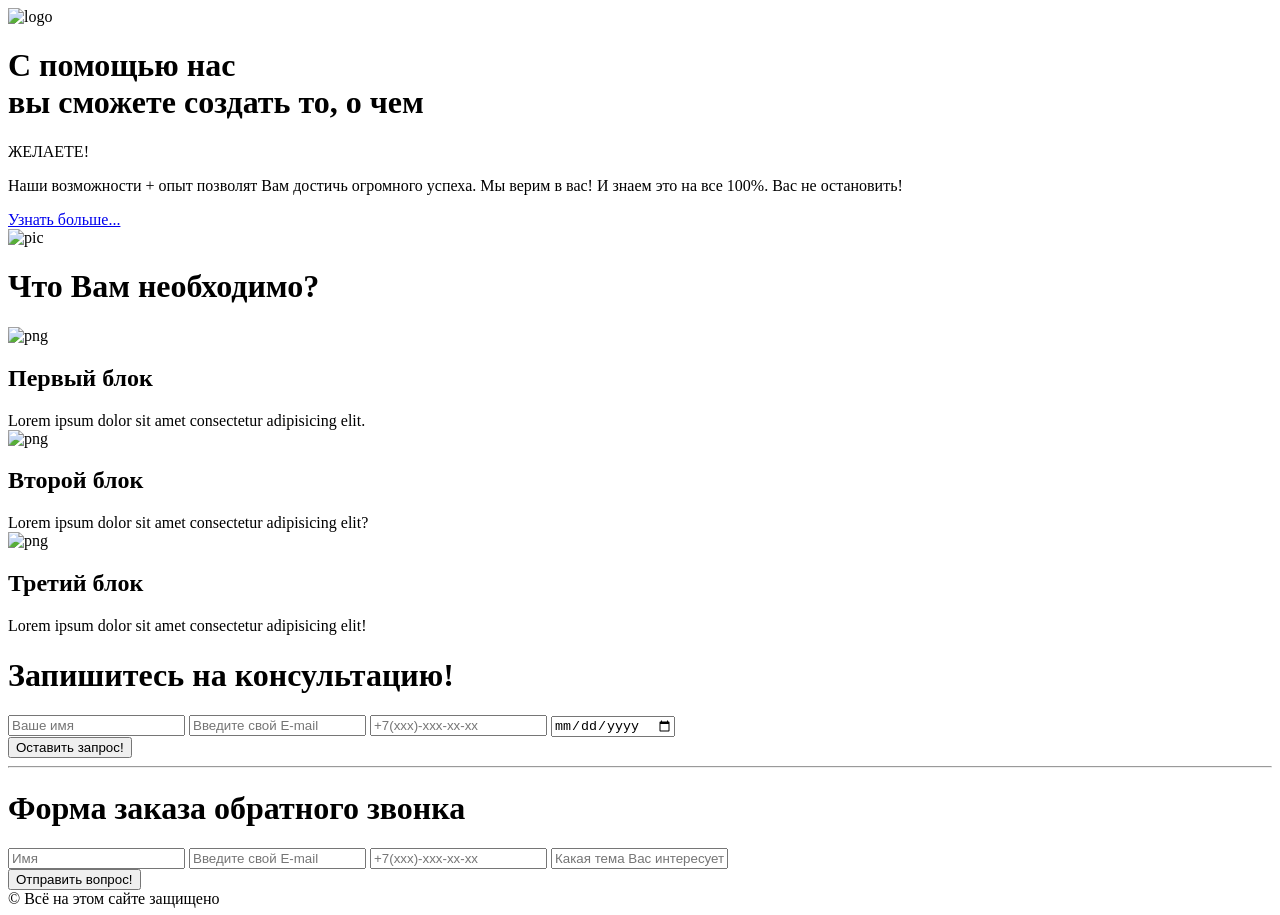
==== index.html @ 6b0ee8bb "Create index.html" ====
<!DOCTYPE html>
<html lang="en">
<head>
    <meta charset="UTF-8">
    <meta name="viewport" content="width=device-width, initial-scale=1.0">
    <title>Cool Company</title>
    <link rel="stylesheet" href="css/main.css"/>
    <link href="https://fonts.googleapis.com/css2?family=Ubuntu:wght@300;400;700&display=swap" rel="stylesheet">
    <link href="https://fonts.googleapis.com/css2?family=Open+Sans&display=swap" rel="stylesheet">
    <link rel="stylesheet" href="https://cdnjs.cloudflare.com/ajax/libs/animate.css/4.1.1/animate.min.css">
</head>
<body>
    <header class="header">
        <div class="container">
            <img src="img/logo.png" alt="logo" class="logo">
            <div class="wrapper-inner">
                <div class="offer">
                    <h1 class="offer__title">
                        С помощью нас <br> вы сможете создать то, о чем
                    </h1>
                    <span class="offer__span">
                        ЖЕЛАЕТЕ!
                    </span>
                    <p class="offer__text">
                        Наши возможности + опыт позволят Вам достичь огромного успеха. Мы верим в вас! И знаем это на все 100%. Вас не остановить!
                    </p>
                    <a href="#" class="btn">Узнать больше...</a>
                </div>
                <img src="img/header-img.png" alt="pic" class="img1">
            </div>
        </div>
    </header>
    <div class="needs">
        <div class="container">
            <h1 class="needs__title animate__animated animate__fadeInDown">
                Что Вам необходимо?
            </h1>
            <div class="wrapper-inner">
                <div class="block animate__animated animate__bounceIn">
                    <img src="img/f3.png" alt="png">
                    <h2 class="h2">
                        Первый блок
                    </h2>
                    Lorem ipsum dolor sit amet consectetur adipisicing elit. 
                </div>
                <div class="block animate__animated animate__bounceIn">
                    <img src="img/f4.png" alt="png">
                    <h2 class="h2">
                        Второй блок
                    </h2>
                    Lorem ipsum dolor sit amet consectetur adipisicing elit?
                </div>
                <div class="block animate__animated animate__bounceIn">
                    <img src="img/f5.png" alt="png">
                    <h2 class="h2">
                        Третий блок
                    </h2>
                    Lorem ipsum dolor sit amet consectetur adipisicing elit!
                </div>
            </div>
        </div>
    </div>
    <div class="form">
        <div class="container">
            <h1 class="form__title">Запишитесь на консультацию!</h1>
            <form action="#" method="get" id="form__consultation">
                <div class="forms">
                    <input type="text" id="firstname" class="text" placeholder="Ваше имя" onblur="checkFirstname()" required>
                    <span id="firstname_Check"></span>
                    <input type="email" id="e-mail" class="text" placeholder="Введите свой E-mail" onblur="checkEmail()" required>
                    <span id="email_Check"></span>
                    <input type="tel" id="phone" class="text" placeholder="+7(xxx)-xxx-xx-xx" onblur="checkPhone()" required>
                    <span id="phone_Check"></span>
                    <input type="date" id="date" class="text" onblur="checkDate()" required>
                    <span id="date_Check"></span>
                </div>
                <button type="submit" class="submit-btn">Оставить запрос!</button>
            </form>
            <div id="summary"></div>
        </div>
    </div>    
    <hr>
    <div class="form">
        <div class="container">
            <h1 class="form__title">
                Форма заказа обратного звонка
            </h1>
            <form action="#" method="get">
                <div class="forms">
                    <input type="text" name="" id="" class="text" placeholder="Имя" required minlength="3" maxlength="20">
                    <input type="email" name="" id="" class="text" placeholder="Введите свой E-mail" required minlength="5" maxlength="30">
                    <input type="tel" name="" id="" class="text" placeholder="+7(xxx)-xxx-xx-xx" required pattern="+7(xxx)-xxx-xx-xx">
                    <input type="text" name="" id="" class="text" placeholder="Какая тема Вас интересует?" required minlength="5" maxlength="40">
                </div>
                <button type="submit" class="submit-btn">Отправить вопрос!</button>
            </form>
        </div>
    </div>
    <div class="footer">
        <div class="container">
            <span class="copyright">
                &copy; Всё на этом сайте защищено
            </span>
        </div>
    </div>
    <script src="/js/script.js"></script>

</body>
</html>
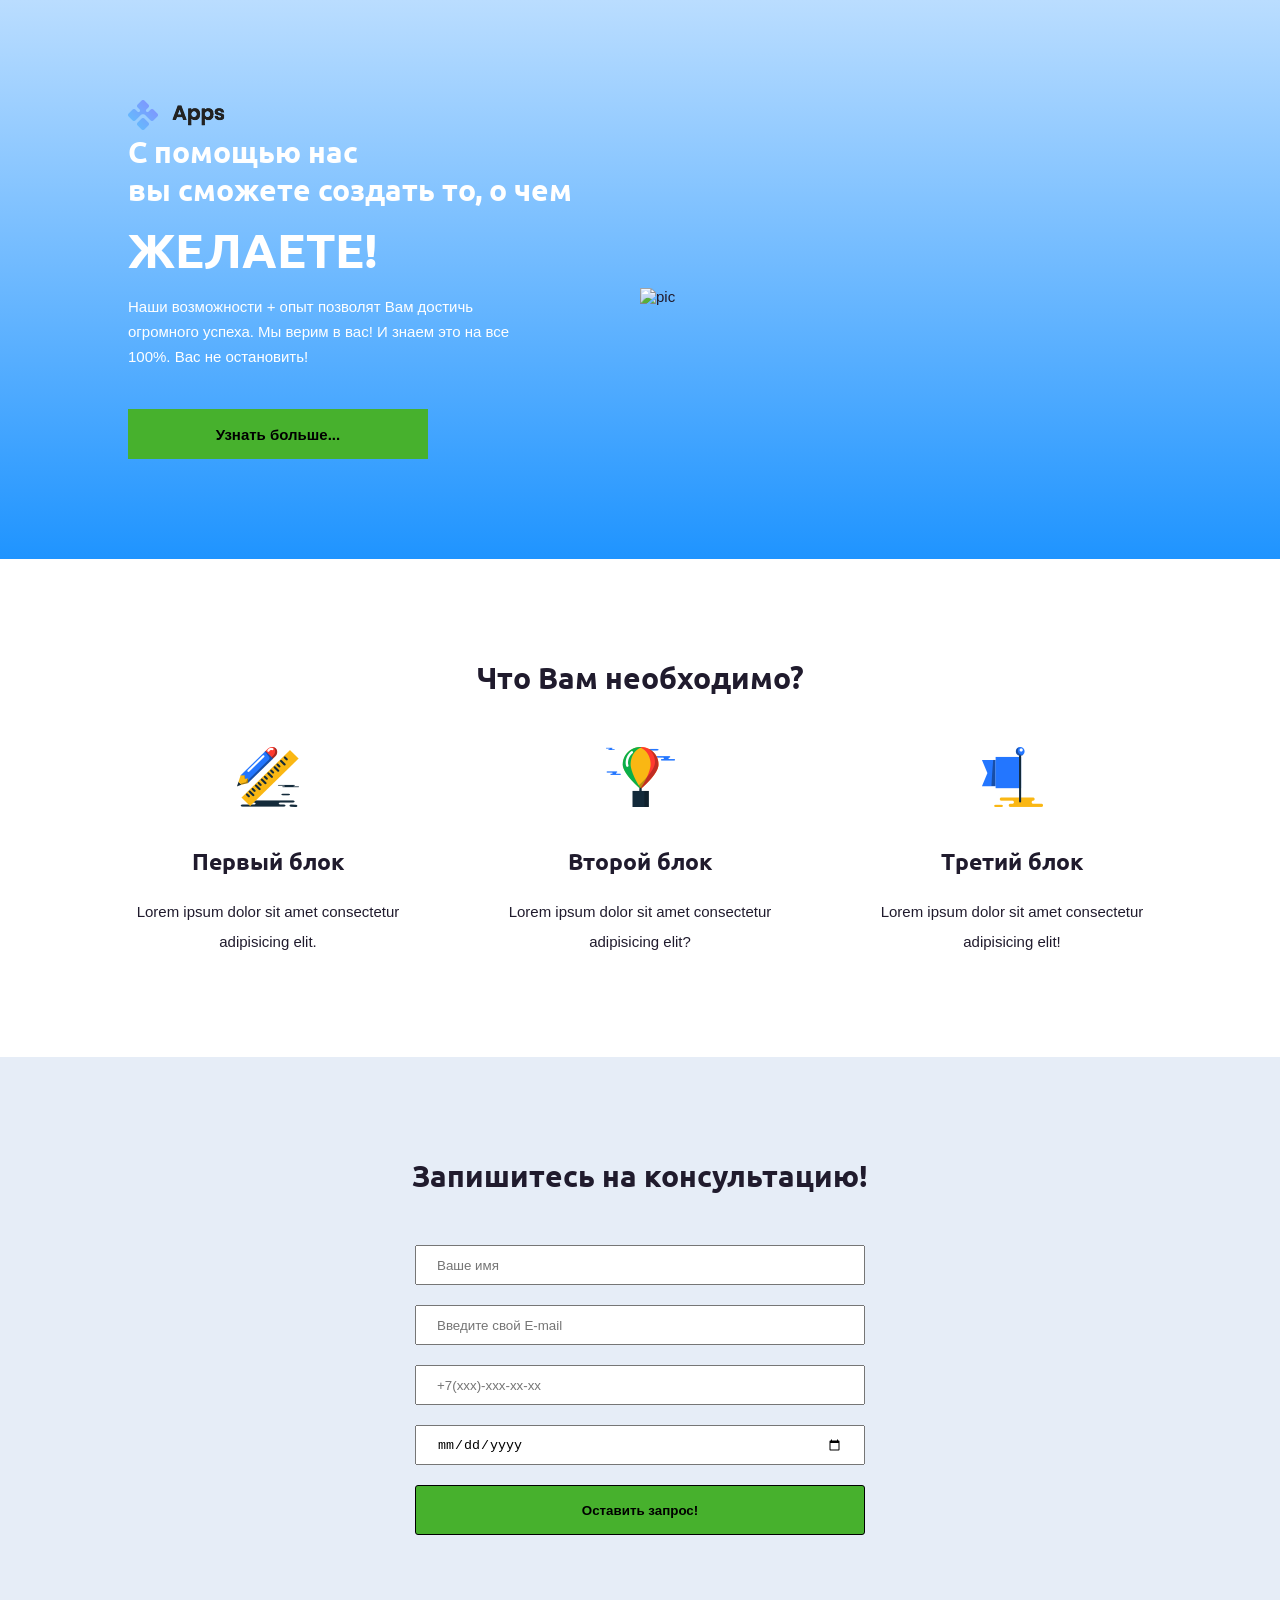
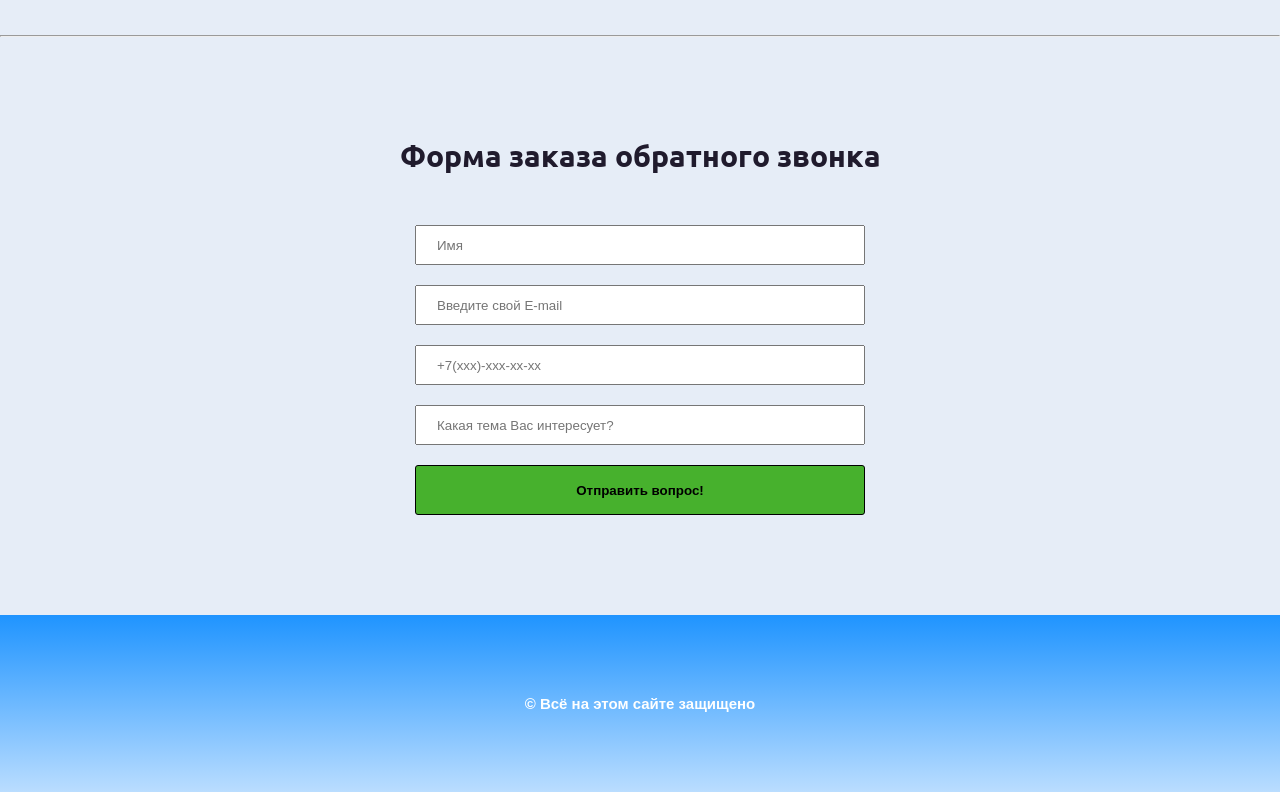
==== commit 7cd03a5b: "add all" ====
--- a/index.html
+++ b/index.html
@@ -1,4 +1,4 @@
-<!DOCTYPE html>
+﻿<!DOCTYPE html>
 <html lang="en">
 <head>
     <meta charset="UTF-8">
@@ -106,4 +106,4 @@
     <script src="/js/script.js"></script>
 
 </body>
-</html>
+</html>
--- a/css/main.css
+++ b/css/main.css
@@ -0,0 +1,250 @@
+body {
+	font-family: 'Open Sans', sans-serif;
+	color: #201b2d;
+	font-size: 15px;
+	padding: 0;
+	margin: 0;
+}
+
+div, p, input, button, form, span, a, ul, li {
+	box-sizing: border-box;
+}
+
+h1, h2, h3, h4, h5, h6 {
+	margin: 0;
+	font-family: 'Ubuntu', sans-serif;
+	font-weight: 1000;
+}
+
+
+h2 {
+    transition: color 1s ease;
+}
+
+p {
+	line-height: 1.65em;
+}
+
+.header {
+	padding: 100px 0;
+	background: rgb(31,148,255);
+	background: linear-gradient(0deg, rgba(31,148,255,1) 0%, rgb(186, 221, 255) 100%);
+}
+
+.container {
+	width: 1024px;
+	margin: 0 auto;
+}
+
+.wrapper-inner {
+	display: flex;
+	justify-content: space-between;
+	align-items: center;
+}
+
+.offer {
+	width: 512px;
+	color: white;
+	animation-name: offer-slide;
+	animation-duration: 1.2s;
+	animation-timing-function: cubic-bezier();
+}
+
+.offer__title {
+	margin-bottom: 10px;
+	transition: color 0.5s ease;
+}
+
+.offer__span {
+	font-size: 48px;
+	font-weight: 700;
+	font-family: 'Ubuntu', sans-serif;
+	margin-bottom: 30px;
+}
+
+.offer__text {
+	width: 75%;
+}
+
+.img1 {
+	opacity: 0;
+	width: 512px;
+	animation-name: phone-img;
+	animation-delay: 2s;
+	animation-duration: 1.2s;
+	animation-fill-mode: forwards;
+}
+
+.btn {
+	margin-top: 40px;
+	display: block;
+	width: 300px;
+	height: 50px;
+	background-color: rgb(71, 177, 45);
+	color: black;
+	font-weight: bold;
+	display: flex;
+	justify-content: center;
+	align-items: center;
+	text-decoration: none;
+	transition: all 0.3s;
+}
+
+.btn:hover {
+	background-color: rgb(1, 248, 166);;
+}
+
+.needs {
+	padding: 100px 0;
+}
+
+.needs__title {
+	text-align: center;
+	margin-bottom: 50px;
+}
+
+.block {
+	width: 280px;
+	line-height: 30px;
+	display: flex;
+	text-align: center;
+	flex-direction: column;
+	align-items: center;
+}
+
+.h2 {
+	margin: 40px 0 20px 0;
+}
+
+.form {
+	padding: 100px 0;
+	background-color: rgb(230, 237, 247);
+}
+
+.form__title {
+	text-align: center;
+	margin-bottom: 50px;
+}
+
+.forms {
+	margin: 0 auto;
+	width: 450px;
+	display: flex;
+	justify-content: center;
+	flex-direction: column;
+	text-align: center;
+}
+
+.error-message {
+    margin-left: 10px;
+    color: red;
+    font-size: 14px;
+    position: absolute;
+    left: 270px; /* Сместить сообщение справа от поля */
+    top: 50%;
+    transform: translateY(-50%);
+    white-space: nowrap;
+}
+
+
+.text {
+	margin-bottom: 20px;
+	height: 40px;
+	padding: 0 20px;
+}
+
+hr {
+	margin: 0;
+}
+
+.submit-btn {
+	margin: 0 auto;
+	border: 1px solid black;
+	border-radius: 3px;
+	width: 450px;
+	height: 50px;
+	background-color: rgb(71, 177, 45);
+	font-weight: bold;
+	display: flex;
+	justify-content: center;
+	align-items: center;
+	transition: all 0.2s;
+}
+
+.submit-btn:hover {
+	background-color: rgb(1, 248, 166);
+}
+
+.footer {
+	padding: 80px 0;
+	top: 0;
+	height: 50%;
+	background: linear-gradient(0deg, rgba(186, 221, 255) 0%, rgb(31,148,255,1) 100%);
+}
+
+.copyright {
+	color: white;
+	font-weight: bold;
+	display: flex;
+	justify-content: center;
+}
+
+@keyframes offer-slide {
+	from {
+		opacity: 0;
+		transform: translateX(-200px);
+	}
+	to {
+		opacity: 100%;
+		transform: translateX(0);
+	}
+}
+
+@keyframes phone-img {
+	from {
+		opacity: 0;
+		transform: scale(0.2);
+	}
+	to {
+		opacity: 100%;
+		transform: scale(1);
+	}
+}
+
+@media screen and (max-width: 1200px)
+{
+	.container {
+		width: 90%;
+	}
+}
+
+@media screen and (max-width: 992px)
+{
+	.container {
+		width: 90%;
+	}
+	.wrapper-inner {
+		flex-direction: column;
+	}
+	.block {
+		margin-top: 30px;
+	}
+	.offer {
+		width: 100%;
+		margin-top: 30px;
+	}
+	.btn {
+		width: 100%;
+	}
+	.img1 {
+		margin-top: 30px;
+	}
+}
+
+@media screen and (max-width: 768px)
+{
+	.container {
+		width: 90%;
+	}
+}
+
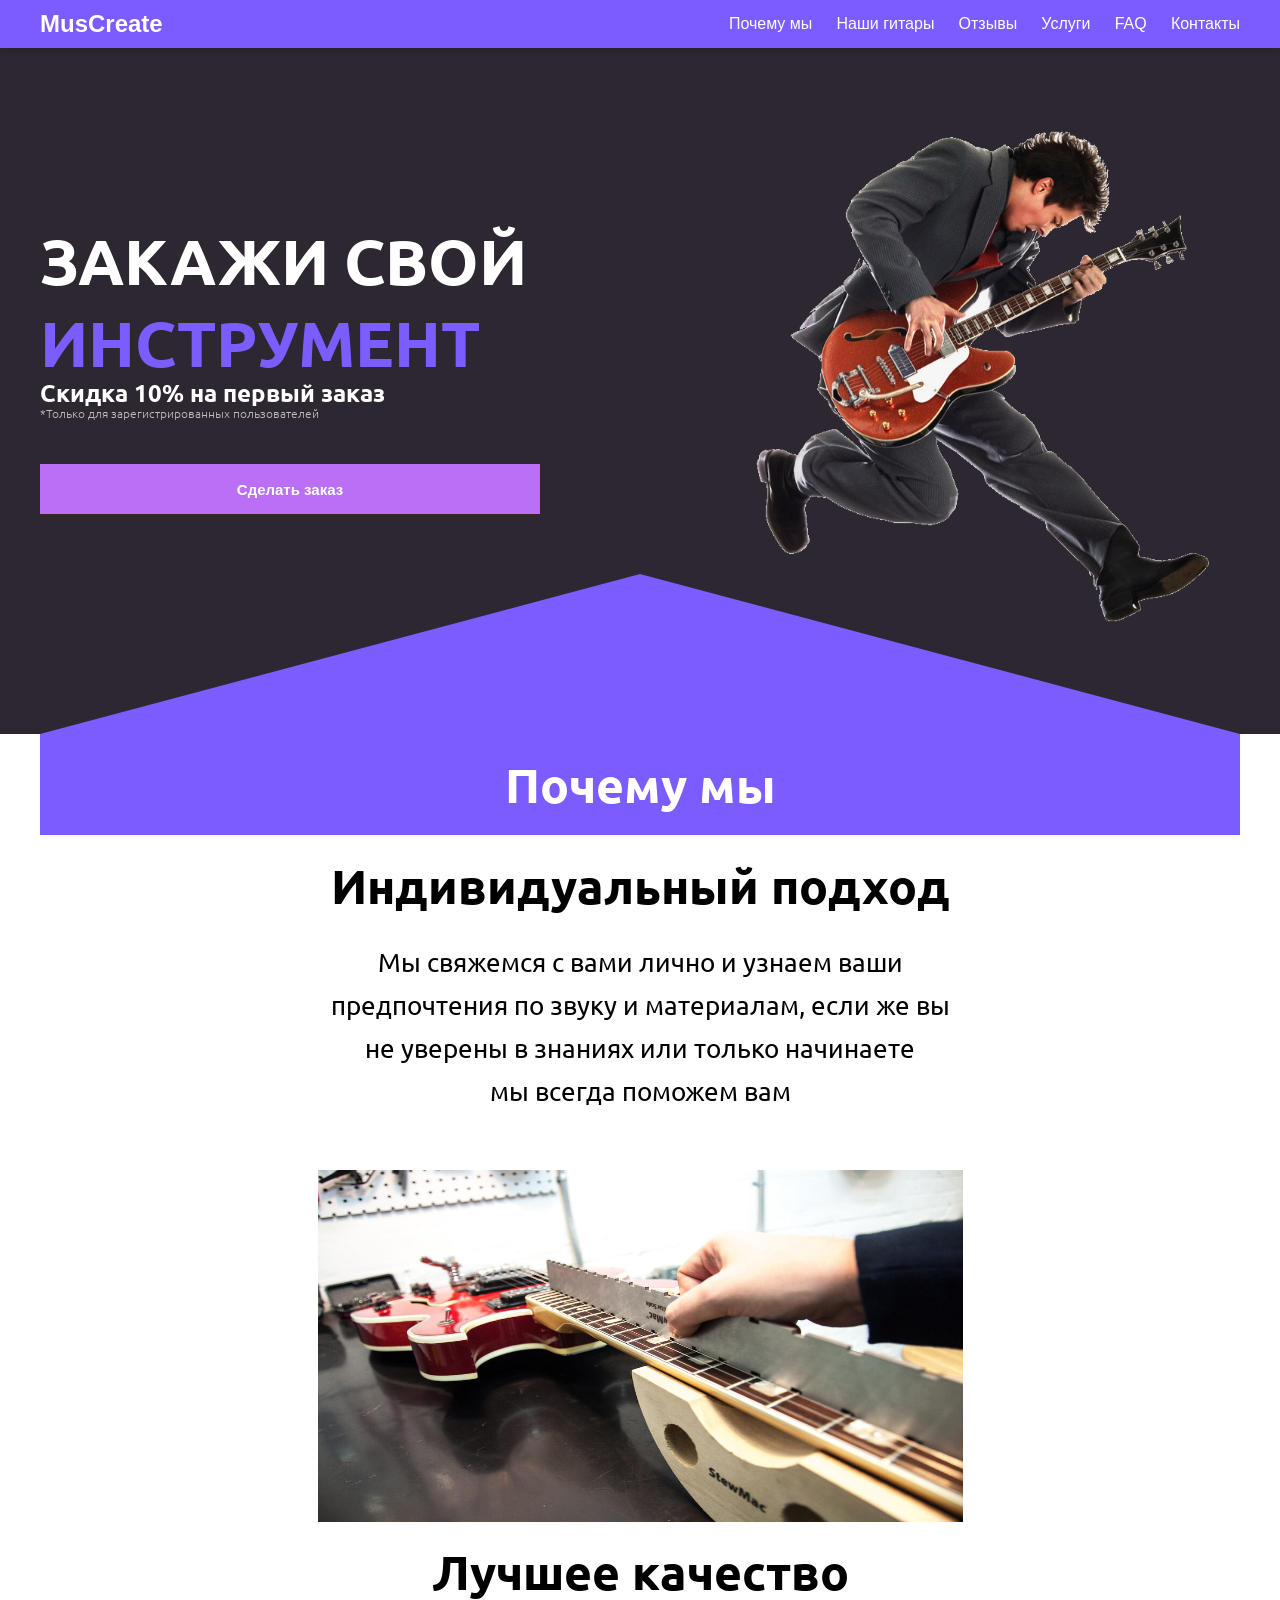
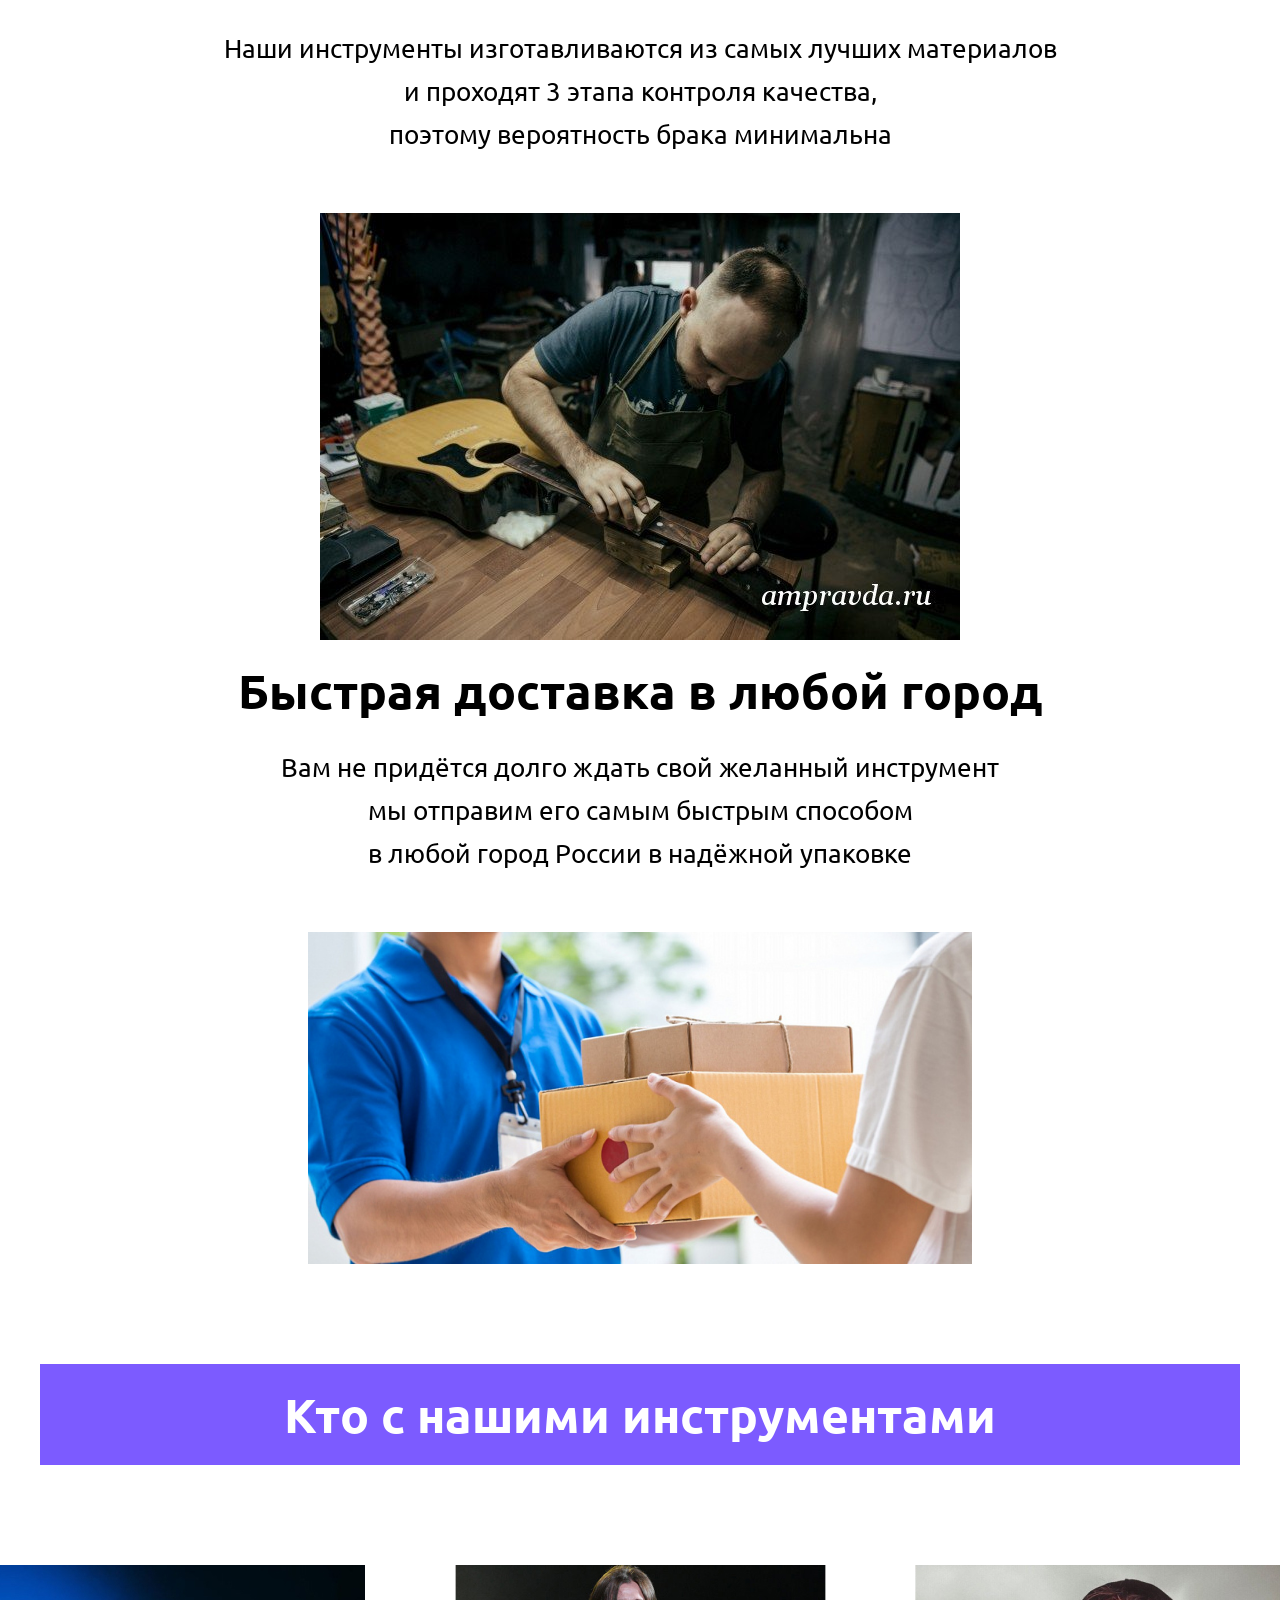
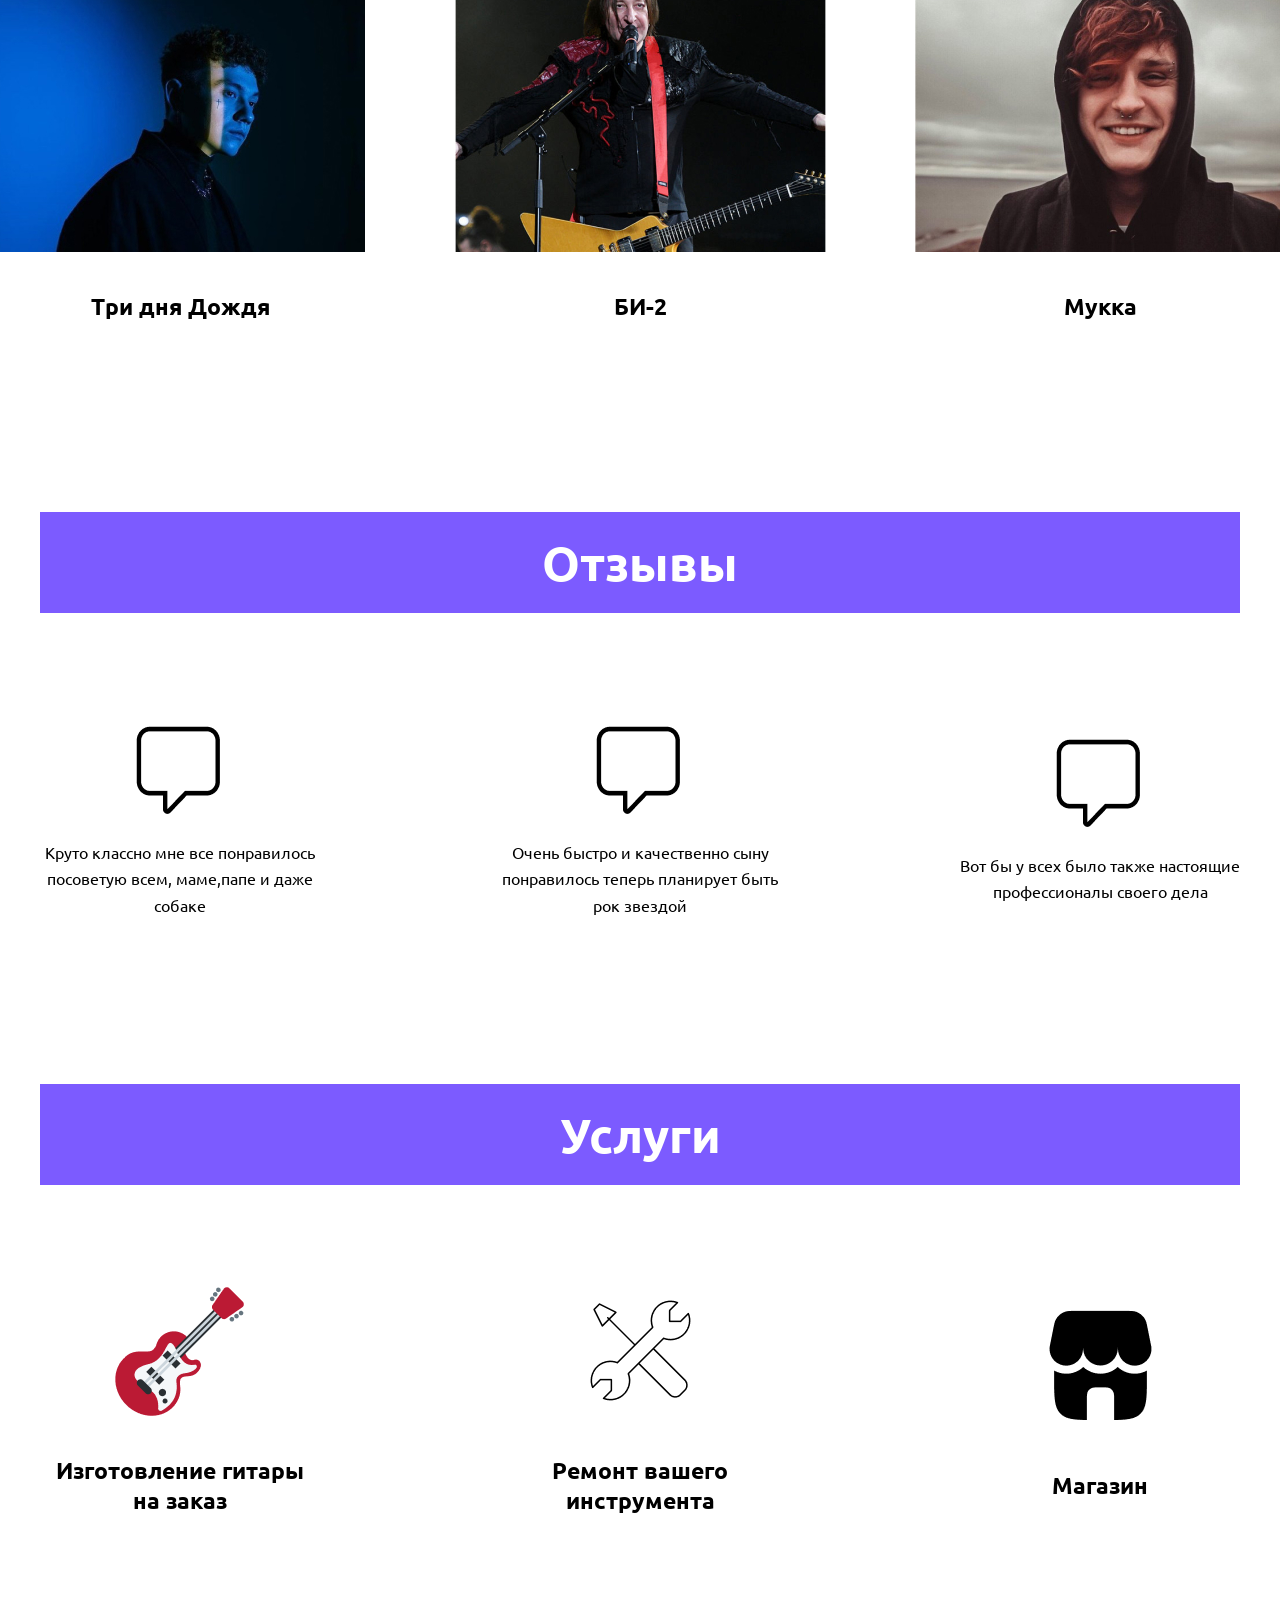
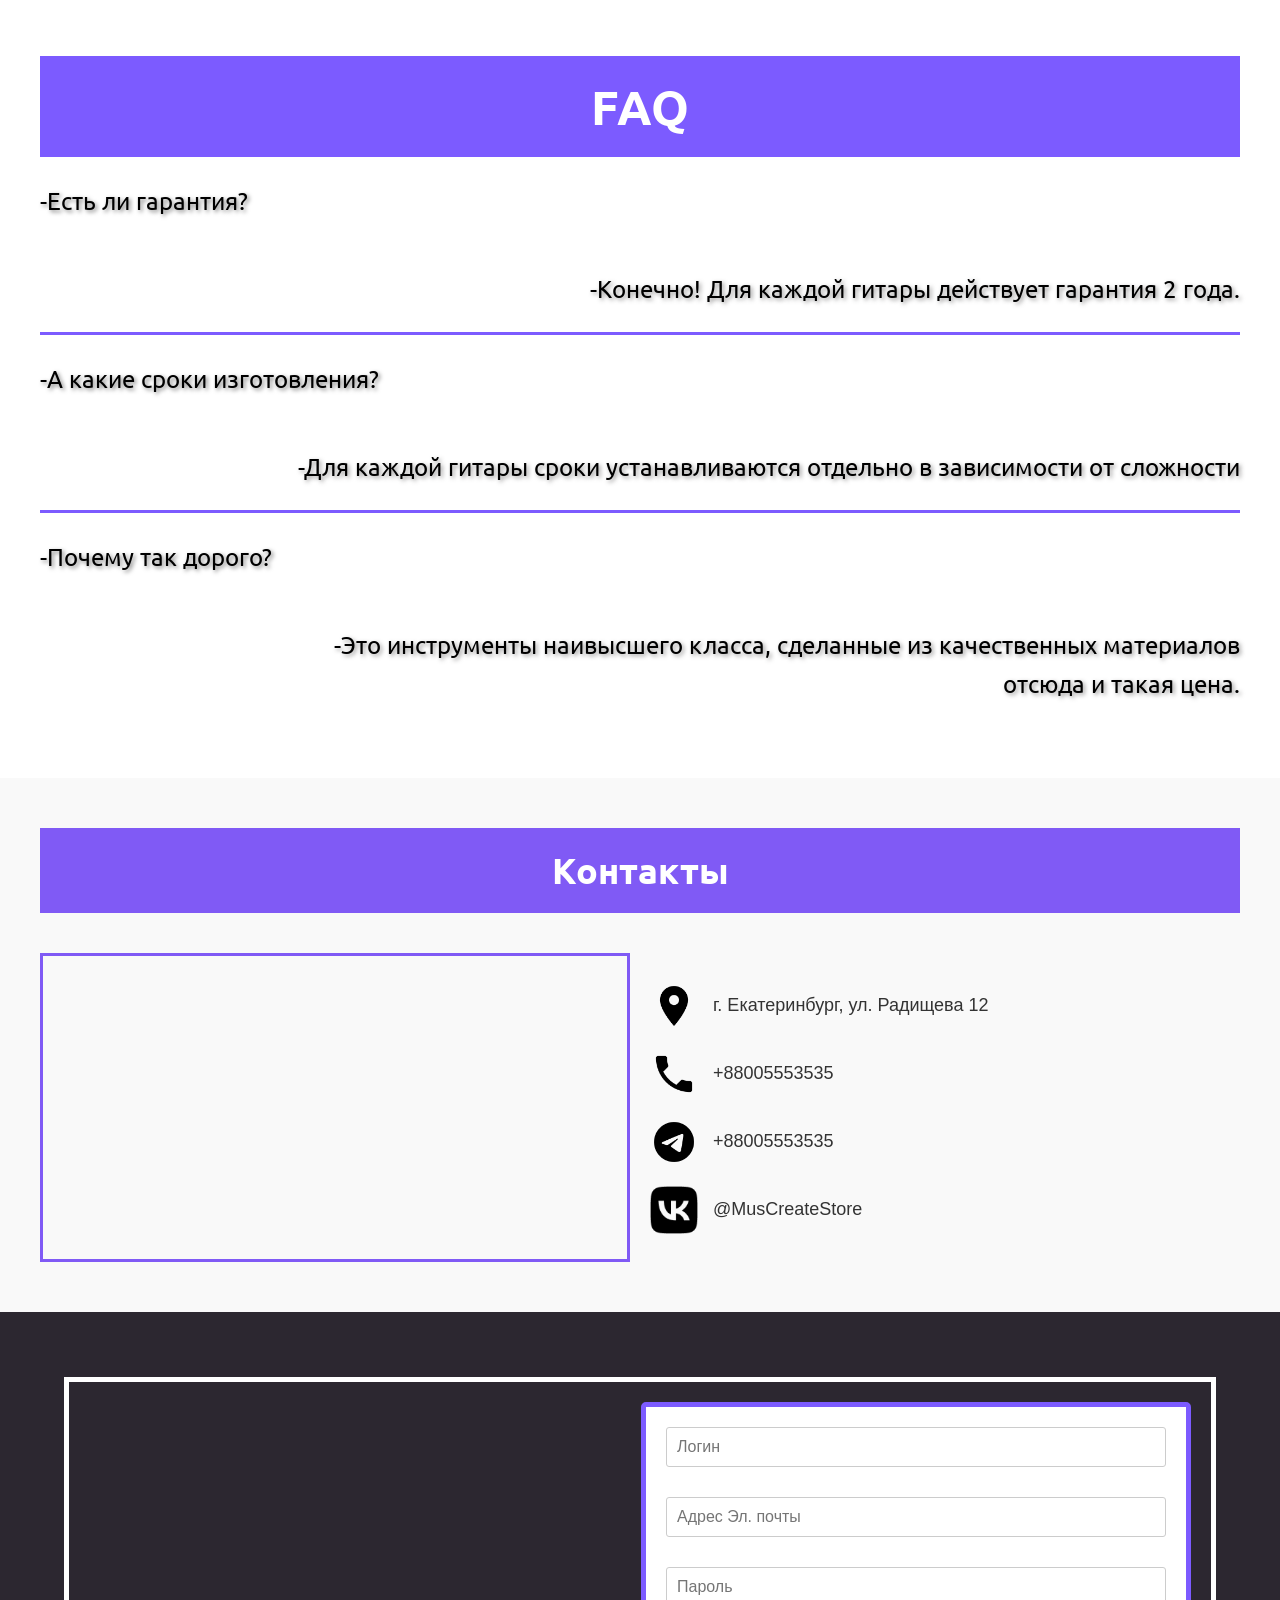
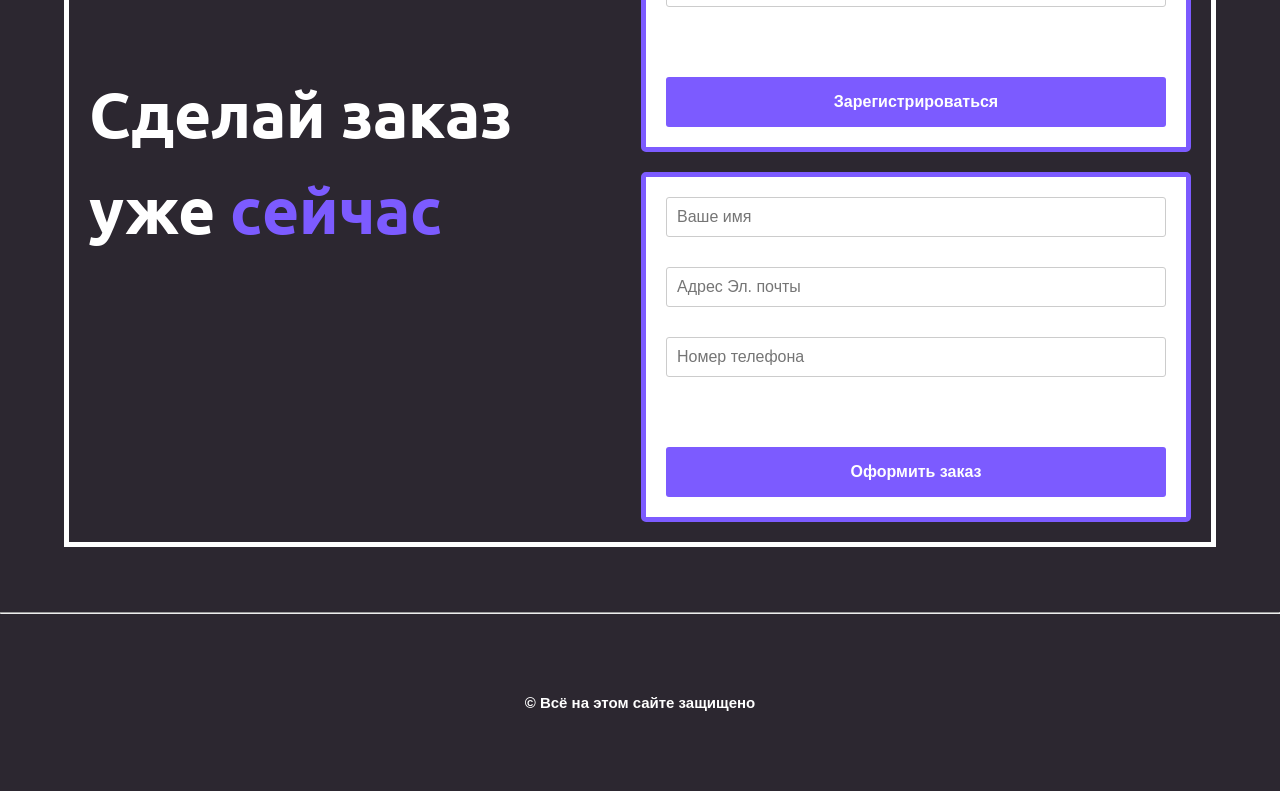
==== commit 63e11214: "Add all files" ====
--- a/index.html
+++ b/index.html
@@ -1,109 +1,321 @@
-﻿<!DOCTYPE html>
-<html lang="en">
-<head>
-    <meta charset="UTF-8">
-    <meta name="viewport" content="width=device-width, initial-scale=1.0">
-    <title>Cool Company</title>
-    <link rel="stylesheet" href="css/main.css"/>
-    <link href="https://fonts.googleapis.com/css2?family=Ubuntu:wght@300;400;700&display=swap" rel="stylesheet">
-    <link href="https://fonts.googleapis.com/css2?family=Open+Sans&display=swap" rel="stylesheet">
-    <link rel="stylesheet" href="https://cdnjs.cloudflare.com/ajax/libs/animate.css/4.1.1/animate.min.css">
-</head>
-<body>
-    <header class="header">
-        <div class="container">
-            <img src="img/logo.png" alt="logo" class="logo">
-            <div class="wrapper-inner">
-                <div class="offer">
-                    <h1 class="offer__title">
-                        С помощью нас <br> вы сможете создать то, о чем
-                    </h1>
-                    <span class="offer__span">
-                        ЖЕЛАЕТЕ!
-                    </span>
-                    <p class="offer__text">
-                        Наши возможности + опыт позволят Вам достичь огромного успеха. Мы верим в вас! И знаем это на все 100%. Вас не остановить!
-                    </p>
-                    <a href="#" class="btn">Узнать больше...</a>
-                </div>
-                <img src="img/header-img.png" alt="pic" class="img1">
-            </div>
-        </div>
-    </header>
-    <div class="needs">
-        <div class="container">
-            <h1 class="needs__title animate__animated animate__fadeInDown">
-                Что Вам необходимо?
-            </h1>
-            <div class="wrapper-inner">
-                <div class="block animate__animated animate__bounceIn">
-                    <img src="img/f3.png" alt="png">
-                    <h2 class="h2">
-                        Первый блок
-                    </h2>
-                    Lorem ipsum dolor sit amet consectetur adipisicing elit. 
-                </div>
-                <div class="block animate__animated animate__bounceIn">
-                    <img src="img/f4.png" alt="png">
-                    <h2 class="h2">
-                        Второй блок
-                    </h2>
-                    Lorem ipsum dolor sit amet consectetur adipisicing elit?
-                </div>
-                <div class="block animate__animated animate__bounceIn">
-                    <img src="img/f5.png" alt="png">
-                    <h2 class="h2">
-                        Третий блок
-                    </h2>
-                    Lorem ipsum dolor sit amet consectetur adipisicing elit!
-                </div>
-            </div>
-        </div>
-    </div>
-    <div class="form">
-        <div class="container">
-            <h1 class="form__title">Запишитесь на консультацию!</h1>
-            <form action="#" method="get" id="form__consultation">
-                <div class="forms">
-                    <input type="text" id="firstname" class="text" placeholder="Ваше имя" onblur="checkFirstname()" required>
-                    <span id="firstname_Check"></span>
-                    <input type="email" id="e-mail" class="text" placeholder="Введите свой E-mail" onblur="checkEmail()" required>
-                    <span id="email_Check"></span>
-                    <input type="tel" id="phone" class="text" placeholder="+7(xxx)-xxx-xx-xx" onblur="checkPhone()" required>
-                    <span id="phone_Check"></span>
-                    <input type="date" id="date" class="text" onblur="checkDate()" required>
-                    <span id="date_Check"></span>
-                </div>
-                <button type="submit" class="submit-btn">Оставить запрос!</button>
-            </form>
-            <div id="summary"></div>
-        </div>
-    </div>    
-    <hr>
-    <div class="form">
-        <div class="container">
-            <h1 class="form__title">
-                Форма заказа обратного звонка
-            </h1>
-            <form action="#" method="get">
-                <div class="forms">
-                    <input type="text" name="" id="" class="text" placeholder="Имя" required minlength="3" maxlength="20">
-                    <input type="email" name="" id="" class="text" placeholder="Введите свой E-mail" required minlength="5" maxlength="30">
-                    <input type="tel" name="" id="" class="text" placeholder="+7(xxx)-xxx-xx-xx" required pattern="+7(xxx)-xxx-xx-xx">
-                    <input type="text" name="" id="" class="text" placeholder="Какая тема Вас интересует?" required minlength="5" maxlength="40">
-                </div>
-                <button type="submit" class="submit-btn">Отправить вопрос!</button>
-            </form>
-        </div>
-    </div>
-    <div class="footer">
-        <div class="container">
-            <span class="copyright">
-                &copy; Всё на этом сайте защищено
-            </span>
-        </div>
-    </div>
-    <script src="/js/script.js"></script>
-
-</body>
+﻿<!DOCTYPE html>
+<html lang="en">
+<head>
+    <meta charset="UTF-8">
+    <meta name="viewport" content="width=device-width, initial-scale=1.0">
+    <title>MusCreate</title>
+    <link rel="stylesheet" href="css/main.css"/>
+    <link href="https://fonts.googleapis.com/css2?family=Ubuntu:wght@300;400;700&display=swap" rel="stylesheet">
+    <link href="https://fonts.googleapis.com/css2?family=Open+Sans&display=swap" rel="stylesheet">
+    <link rel="stylesheet" href="https://cdnjs.cloudflare.com/ajax/libs/animate.css/4.1.1/animate.min.css">
+</head>
+<body>
+    <div class="top-bar">
+        <div class="container">
+            <span class="logo">MusCreate</span>
+            <nav class="navbar">
+                <a href="#why-us">Почему мы</a>
+                <a href="#guitars">Наши гитары</a>
+                <a href="#reviews">Отзывы</a>
+                <a href="#services">Услуги</a>
+                <a href="#faq">FAQ</a>
+                <a href="#contacts">Контакты</a>
+            </nav>
+        </div>
+    </div>
+    
+
+    
+
+
+
+
+    
+    <header class="header">
+        <div class="container">
+            <div class="wrapper-inner">
+                <div class="offer">
+                    <h1 class="offer__title">ЗАКАЖИ СВОЙ <br></h1>
+                    <span class="offer__span">ИНСТРУМЕНТ</span>
+                    <p class="offer__text">Скидка 10% на первый заказ</p>
+                    <p class="offer__text2">*Только для зарегистрированных пользователей</p>
+                    <a href="#order" class="btn">Сделать заказ</a>
+                </div>
+                <img src="img/header-img.png" alt="pic" class="img1">
+            </div>
+        </div>
+    </header>
+    
+
+
+
+
+
+
+    <section id="why-us" class="why-us">
+        <div class="needs">
+            <div class="container">
+                <div class="needs__background">
+                    <h1 class="needs__title animate__animated animate__fadeInDown">
+                        Почему мы
+                    </h1>
+                </div>
+                <div class="needs__blocks">
+                    <div class="block animate__animated animate__bounceIn">
+                        <h2 class="needs_head">Индивидуальный подход</h2>
+                        <p class="needs_text">
+                            Мы свяжемся с вами лично и узнаем ваши<br>предпочтения по звуку и материалам, если же вы<br>не уверены в знаниях или только начинаете<br>мы всегда поможем вам<br>
+                        </p>
+                        <img src="img/f3.jpeg" width="645" height="352" alt="jpeg">
+                    </div>
+                    <div class="block animate__animated animate__bounceIn">
+                        <h2 class="needs_head">Лучшее качество</h2>
+                        <p class="needs_text">
+                            Наши инструменты изготавливаются из самых лучших материалов<br>и проходят 3 этапа контроля качества,<br>поэтому вероятность брака минимальна<br>
+                        </p>
+                        <img src="img/f4.jpeg" alt="jpeg">
+
+                    </div>
+                    <div class="block animate__animated animate__bounceIn">
+                        <h2 class="needs_head">Быстрая доставка в любой город</h2>
+                        <p class="needs_text">
+                        Вам не придётся долго ждать свой желанный инструмент<br>мы отправим его самым быстрым способом <br>в любой город России в надёжной упаковке<br>
+                        </p>
+
+                        <img src="img/f5.jpeg" height="332" alt="jpeg">
+                    </div>
+                </div>
+            </div>
+        </div>
+    </section>
+
+
+    <section id="guitars" class="guitars">
+        <div class="musician">
+            <div class="container">
+                
+                <div class="musician__background">
+                    <section id="guitars" class="section">
+                    <h1 class="musician__title animate__animated animate__fadeInDown">
+                        Кто с нашими инструментами
+                    </h1>
+                </div>
+                <div class="wrapper-inner">
+                    <div class="musician_block animate__animated animate__bounceIn">
+                        <img src="img/f44.jpg" alt="jpg">
+                        <h2 class="h2">
+                            Три дня Дождя
+                        </h2>
+                    </div>
+                    <div class="musician_block animate__animated animate__bounceIn">
+                        <img src="img/f55.jpg" alt="jpg">
+                        <h2 class="h2">
+                            БИ-2
+                        </h2>
+                    </div>
+                    <div class="musician_block animate__animated animate__bounceIn">
+                        <img src="img/f33.jpg" alt="jpg">
+                        <h2 class="h2">
+                            Мукка
+                        </h2>
+                    </div>
+                </div>
+            </div>
+        </div>
+    </section>
+
+
+    
+    <section id="reviews" class="reviews">
+        <div class="comments">
+            <div class="container">
+                
+                <div class="comments__background">
+                    <h1 class="musician__title animate__animated animate__fadeInDown">
+                        Отзывы
+                    </h1>
+                </div>
+                <div class="wrapper-inner">
+                    <div class="comments_block animate__animated animate__bounceIn">
+                        <img src="img/comment.png" alt="png">
+                        <p class="comments_text">
+                            Круто классно мне 
+                            все понравилось
+                            посоветую всем, маме,папе
+                            и даже собаке                    </p>
+                    </div>
+                    <div class="comments_block animate__animated animate__bounceIn">
+                        <img src="img/comment.png" alt="png">
+                        <p class="comments_text">
+                            Очень быстро и качественно
+                            сыну понравилось 
+                            теперь планирует быть
+                            рок звездой                     </p>
+                    </div>
+                    <div class="comments_block animate__animated animate__bounceIn">
+                        <img src="img/comment.png" alt="png">
+                        <p class="comments_text">
+                            Вот бы у всех было также
+                            настоящие профессионалы своего дела                    </p>
+                    </div>
+                </div>
+            </div>
+        </div>
+    </section>
+
+
+    <section id="services" class="services"></section>
+        <div class="uslugi">
+            <div class="container">
+                
+                <div class="uslugi__background">
+                    <h1 class="uslugi__title animate__animated animate__fadeInDown">
+                        Услуги
+                    </h1>
+                </div>
+                <div class="wrapper-inner">
+                    <div class="uslugi_block animate__animated animate__bounceIn">
+                        <img src="img/guitar.png" alt="png">
+                        <h2 class="h2">
+                            Изготовление гитары на заказ
+                        </h2>
+                    </div>
+                    <div class="uslugi_block animate__animated animate__bounceIn">
+                        <img src="img/repair.png" alt="png">
+                        <h2 class="h2">
+                            Ремонт вашего инструмента
+                        </h2>
+                    </div>
+                    <div class="uslugi_block animate__animated animate__bounceIn">
+                        <img src="img/shop.png" alt="png">
+                        <h2 class="h2">
+                            Магазин
+                        </h2>
+                    </div>
+                </div>
+            </div>
+        </div>
+    </section>
+
+    <section id="faq" class="faq">
+        <div class="FAQ">
+            <div class="container">
+                <div class="FAQ__background">
+                    <h1 class="FAQ__title animate__animated animate__fadeInDown">
+                        FAQ
+                    </h1>
+                </div>
+                <div class="FAQ__blocks">
+                    <div class="FAQ_block animate__animated animate__bounceIn">
+                        <p class="FAQ_text1">
+                            -Есть ли гарантия?
+                        </p>
+                        <p class="FAQ_text2">
+                            -Конечно! Для каждой гитары действует гарантия 2 года.
+                        </p>
+                    </div>
+                    <div class="create-line"></div>
+                    <div class="FAQ_block animate__animated animate__bounceIn">
+                        <p class="FAQ_text1">
+                            -А какие сроки изготовления?
+                        </p>
+                        <p class="FAQ_text2">
+                            -Для каждой гитары сроки устанавливаются отдельно в зависимости от сложности
+                        </p>          
+                    </div>
+                    <div class="create-line"></div>
+                    <div class="FAQ_block animate__animated animate__bounceIn">
+                        <p class="FAQ_text1">
+                            -Почему так дорого?
+                        </p>
+                        <p class="FAQ_text2">
+                            -Это инструменты наивысшего класса, сделанные из качественных материалов<br>отсюда и такая цена.
+                        </p>
+                    </div>
+                </div>
+            </div>
+        </div>
+    </section>
+
+
+
+    <section id="contacts" class="contacts">
+        <div class="container">
+            <h2 class="contacts__title">Контакты</h2>
+            <div class="contacts__content">
+                <!-- Блок с картой -->
+                <div class="contacts__map animate__animated animate__fadeInDown">
+                    <iframe
+                        src="https://www.google.com/maps/embed?pb=!1m18!1m12!1m3!1d3162.976390700332!2d60.61200717610989!3d56.82926161274266!2m3!1f0!2f0!3f0!3m2!1i1024!2i768!4f13.1!3m3!1m2!1s0x43c1680f98e71b1f%3A0x8a8e8bf2e4da0b7e!2z0JrQsNC70LjQvdC-0LLQsNGB0YLQvtGA0LzQsNGB0YLRgNC-0LLQtdC90L3RgdGC0L7Qsiwg0JPQvtGA0LjQstCwLCAxMiwg0JPQu9Cw0LPQvtGA0LjQutCw!5e0!3m2!1sru!2sru!4v1700000000000"
+                        width="100%" height="300" style="border:0;" allowfullscreen="" loading="lazy"
+                        referrerpolicy="no-referrer-when-downgrade"></iframe>
+                </div>
+                <!-- Контактная информация -->
+                <div class="contacts__info">
+                    <div class="contact-item animate__animated animate__bounceIn">
+                        <img src="img/gps.png" alt="Address Icon">
+                        <p>г. Екатеринбург, ул. Радищева 12</p>
+                    </div>
+                    <div class="contact-item  animate__animated animate__bounceIn ">
+                        <img src="img/contact.png " alt="Phone Icon">
+                        <p>+88005553535</p>
+                    </div>
+                    <div class="contact-item animate__animated animate__bounceIn">
+                        <img src="img/tg.png" alt="Telegram Icon">
+                        <p>+88005553535</p>
+                    </div>
+                    <div class="contact-item animate__animated animate__bounceIn">
+                        <img src="img/vk.png" alt="VK Icon">
+                        <p>@MusCreateStore</p>
+                    </div>
+                </div>
+            </div>
+        </div>
+    </section>
+    
+
+
+
+    <section id="order" class="section">
+        <div class="order-container">
+            <div class="order-section">
+                <!-- Левый текст -->
+                <div class="order-text">
+                    <h1>Сделай заказ<br>уже <span>сейчас</span></h1>
+                </div>
+        
+                <!-- Правые формы -->
+                <div class="order-forms">
+                    <div class="form-wrapper">
+                        <form class="order-form" onsubmit="handleFormSubmit(event)">
+                            <input type="text" id="register-firstname" class="text" placeholder="Логин" required>
+                            <input type="email" id="register-email" class="text" placeholder="Адрес Эл. почты" required>
+                            <input type="password" id="register-password" class="text" placeholder="Пароль" required>
+                            <button type="submit" class="btn">Зарегистрироваться</button>
+                        </form>
+                    </div>
+                    <div class="form-wrapper">
+                        <form class="order-form" onsubmit="handleFormSubmit(event)">
+                            <input type="text" id="order-name" class="text" placeholder="Ваше имя" required>
+                            <input type="email" id="order-email" class="text" placeholder="Адрес Эл. почты" required>
+                            <input type="tel" id="order-phone" class="text" placeholder="Номер телефона" required>
+                            <button type="submit" class="btn">Оформить заказ</button>
+                        </form>
+                    </div>
+                </div>
+            </div>
+        </div>
+    </section>
+    <hr>
+    <div class="footer">
+        <div class="container">
+            <span class="copyright">
+                &copy; Всё на этом сайте защищено
+            </span>
+        </div>
+    </div>
+    
+    <script src="/js/script.js"></script>
+
+</body>
 </html>
--- a/css/main.css
+++ b/css/main.css
@@ -1,250 +1,635 @@
-body {
-	font-family: 'Open Sans', sans-serif;
-	color: #201b2d;
-	font-size: 15px;
-	padding: 0;
-	margin: 0;
-}
-
-div, p, input, button, form, span, a, ul, li {
-	box-sizing: border-box;
-}
-
-h1, h2, h3, h4, h5, h6 {
-	margin: 0;
-	font-family: 'Ubuntu', sans-serif;
-	font-weight: 1000;
-}
-
-
-h2 {
-    transition: color 1s ease;
-}
-
-p {
-	line-height: 1.65em;
-}
-
-.header {
-	padding: 100px 0;
-	background: rgb(31,148,255);
-	background: linear-gradient(0deg, rgba(31,148,255,1) 0%, rgb(186, 221, 255) 100%);
-}
-
-.container {
-	width: 1024px;
-	margin: 0 auto;
-}
-
-.wrapper-inner {
-	display: flex;
-	justify-content: space-between;
-	align-items: center;
-}
-
-.offer {
-	width: 512px;
-	color: white;
-	animation-name: offer-slide;
-	animation-duration: 1.2s;
-	animation-timing-function: cubic-bezier();
-}
-
-.offer__title {
-	margin-bottom: 10px;
-	transition: color 0.5s ease;
-}
-
-.offer__span {
-	font-size: 48px;
-	font-weight: 700;
-	font-family: 'Ubuntu', sans-serif;
-	margin-bottom: 30px;
-}
-
-.offer__text {
-	width: 75%;
-}
-
-.img1 {
-	opacity: 0;
-	width: 512px;
-	animation-name: phone-img;
-	animation-delay: 2s;
-	animation-duration: 1.2s;
-	animation-fill-mode: forwards;
-}
-
-.btn {
-	margin-top: 40px;
-	display: block;
-	width: 300px;
-	height: 50px;
-	background-color: rgb(71, 177, 45);
-	color: black;
-	font-weight: bold;
-	display: flex;
-	justify-content: center;
-	align-items: center;
-	text-decoration: none;
-	transition: all 0.3s;
-}
-
-.btn:hover {
-	background-color: rgb(1, 248, 166);;
-}
-
-.needs {
-	padding: 100px 0;
-}
-
-.needs__title {
-	text-align: center;
-	margin-bottom: 50px;
-}
-
-.block {
-	width: 280px;
-	line-height: 30px;
-	display: flex;
-	text-align: center;
-	flex-direction: column;
-	align-items: center;
-}
-
-.h2 {
-	margin: 40px 0 20px 0;
-}
-
-.form {
-	padding: 100px 0;
-	background-color: rgb(230, 237, 247);
-}
-
-.form__title {
-	text-align: center;
-	margin-bottom: 50px;
-}
-
-.forms {
-	margin: 0 auto;
-	width: 450px;
-	display: flex;
-	justify-content: center;
-	flex-direction: column;
-	text-align: center;
-}
-
-.error-message {
-    margin-left: 10px;
-    color: red;
-    font-size: 14px;
-    position: absolute;
-    left: 270px; /* Сместить сообщение справа от поля */
-    top: 50%;
-    transform: translateY(-50%);
-    white-space: nowrap;
-}
-
-
-.text {
-	margin-bottom: 20px;
-	height: 40px;
-	padding: 0 20px;
-}
-
-hr {
-	margin: 0;
-}
-
-.submit-btn {
-	margin: 0 auto;
-	border: 1px solid black;
-	border-radius: 3px;
-	width: 450px;
-	height: 50px;
-	background-color: rgb(71, 177, 45);
-	font-weight: bold;
-	display: flex;
-	justify-content: center;
-	align-items: center;
-	transition: all 0.2s;
-}
-
-.submit-btn:hover {
-	background-color: rgb(1, 248, 166);
-}
-
-.footer {
-	padding: 80px 0;
-	top: 0;
-	height: 50%;
-	background: linear-gradient(0deg, rgba(186, 221, 255) 0%, rgb(31,148,255,1) 100%);
-}
-
-.copyright {
-	color: white;
-	font-weight: bold;
-	display: flex;
-	justify-content: center;
-}
-
-@keyframes offer-slide {
-	from {
-		opacity: 0;
-		transform: translateX(-200px);
-	}
-	to {
-		opacity: 100%;
-		transform: translateX(0);
-	}
-}
-
-@keyframes phone-img {
-	from {
-		opacity: 0;
-		transform: scale(0.2);
-	}
-	to {
-		opacity: 100%;
-		transform: scale(1);
-	}
-}
-
-@media screen and (max-width: 1200px)
-{
-	.container {
-		width: 90%;
-	}
-}
-
-@media screen and (max-width: 992px)
-{
-	.container {
-		width: 90%;
-	}
-	.wrapper-inner {
-		flex-direction: column;
-	}
-	.block {
-		margin-top: 30px;
-	}
-	.offer {
-		width: 100%;
-		margin-top: 30px;
-	}
-	.btn {
-		width: 100%;
-	}
-	.img1 {
-		margin-top: 30px;
-	}
-}
-
-@media screen and (max-width: 768px)
-{
-	.container {
-		width: 90%;
-	}
-}
-
+body {
+	font-family: 'Open Sans', sans-serif;
+	color: #000000;
+	font-size: 15px;
+	padding: 0;
+	margin: 0;
+}
+
+div, p, input, button, form, span, a, ul, li {
+	box-sizing: border-box;
+}
+
+h1, h2, h3, h4, h5, h6{
+	margin: 0;
+	font-family: 'Ubuntu', sans-serif;
+	font-weight: 1000;
+}
+
+
+h2 {
+    transition: color 1s ease;
+}
+
+p {
+	line-height: 1.65em;
+}
+/* Фиолетовый блок наверху */
+/* Top-bar */
+.top-bar {
+    position: fixed;
+    top: 0;
+    width: 100%;
+    background-color: #7c5bff;
+    color: white;
+    z-index: 1000;
+    padding: 10px 0;
+    box-shadow: 0 4px 6px rgba(0, 0, 0, 0.1);
+}
+
+.top-bar .container {
+    max-width: 1200px;
+    margin: 0 auto;
+    display: flex;
+    justify-content: space-between;
+    align-items: center;
+}
+
+
+
+.logo {
+    font-size: 24px;
+    font-weight: bold;
+}
+
+.navbar a {
+    color: white;
+    text-decoration: none;
+    font-size: 16px;
+    margin-left: 20px;
+    transition: color 0.3s ease;
+}
+
+.navbar a:hover {
+    color: #f1c40f;
+}
+
+/* Секции */
+.section {
+	margin: 0;
+    
+}
+
+
+.header {
+    position: relative; /* Для управления псевдоэлементами */
+    padding: 100px 0;
+    background: rgb(44, 39, 48);
+}
+
+.header::after {
+    content: "";
+    position: absolute;
+    bottom: 0px; /* Опустить треугольник ниже header */
+    left: 50%; /* Центровать треугольник */
+    transform: translateX(-50%); /* Для точного выравнивания */
+    width: 0;
+    height: 0;
+    border-left: 600px solid transparent; /* Половина ширины фиолетового блока */
+    border-right: 600px solid transparent; /* Половина ширины фиолетового блока */
+    border-bottom: 160px solid #7C5BFF; /* Цвет и высота треугольника */
+    z-index: 2; /* Убедитесь, что треугольник отображается выше фона needs */
+}
+
+
+
+
+.container {
+	width: 1200px;
+	margin: 0 auto;
+}
+
+.wrapper-inner {
+	display: flex;
+	justify-content: space-between;
+	align-items: center;
+}
+
+
+
+
+.offer {
+	width: 512px;
+	color: white;
+	animation-name: offer-slide;
+	animation-duration: 1.2s;
+	animation-timing-function: cubic-bezier();
+}
+
+.offer__title {
+	font-size: 64px;
+	margin-bottom: 1px;
+	transition: color 0.5s ease;
+}
+
+.offer__span {
+	margin-bottom: 1px;
+	font-size: 64px;
+	font-weight: 700;
+	font-family: 'Ubuntu', sans-serif;
+	margin-bottom: 30px;
+	color: #7C5BFF;
+}
+
+.offer__text {
+	margin-top: -10px;
+	margin-bottom: -20px;
+	font-size: 24px;
+	font-family: 'Ubuntu', sans-serif;
+	font-weight: 700;
+	width: 100%;
+}
+.offer__text2 {
+	font-size: 12px;
+	font-family: 'Ubuntu', sans-serif;
+	font-weight: 50;
+	width: 100%;
+	opacity: 70%;
+}
+
+.img1 {
+	opacity: 0;
+	width: 512px;
+	animation-name: guitarist-img;
+	animation-duration: 1s;
+	animation-fill-mode: forwards;
+}
+
+
+
+.btn {
+	margin-top: 40px;
+	display: block;
+	width: 500px;
+	height: 50px;
+	background-color: #bb6ef6;
+	color: rgb(255, 255, 255);
+	font-weight: bold;
+	display: flex;
+	justify-content: center;
+	align-items: center;
+	text-decoration: none;
+	transition: all 0.3s;
+}
+
+.btn:hover {
+	background-color: #7C5BFF;;
+}
+
+
+
+
+
+
+
+
+.needs_head{
+	font-size: 48px;
+	font-weight: 700;
+	font-family: 'Ubuntu', sans-serif;
+	margin-top: 20px;
+	margin-bottom: -30px;
+	color: #000000;
+}
+.needs {
+	padding: 50px 0;
+	display: flex;
+	flex-direction: column;
+	align-items: center;
+}
+.needs_text {
+	text-align: center;
+	font-family: 'Ubuntu', sans-serif;
+	font-size: 26px;
+
+}
+
+.needs__background {
+    background-color: #7C5BFF; /* Цвет фона */
+    padding: 20px 0; /* Отступы внутри блока */
+    margin-top: -50px; /* Для перекрытия пространства до header */
+    position: relative;
+    z-index: 1; /* Для правильного слоя */
+}
+.needs__title {
+    text-align: center;
+    color: white; /* Цвет текста */
+    font-size: 48px;
+    margin: 0;
+    position: relative;
+    z-index: 2;
+}
+
+.block {
+    display: flex;
+    flex-direction: column;
+    align-items: center;
+    gap: 30px; /* Расстояние между блоками */
+	
+}
+
+.h2 {
+	margin: 40px 0 40px 0;
+}
+
+
+
+
+
+.musician {
+	padding: 100px 0;
+}
+
+.musician__title {
+    text-align: center;
+    color: white; /* Цвет текста */
+    font-size: 48px;
+    margin: 0;
+    position: relative;
+    z-index: 2;
+}
+.musician__background {
+    background-color: #7C5BFF; /* Цвет фона */
+    padding: 20px 0; /* Отступы внутри блока */
+    margin-top: -50px; /* Для перекрытия пространства до header */
+    position: relative;
+    z-index: 1; /* Для правильного слоя */
+}
+.musician_block {
+	margin-top: 100px;
+	width: 280px;
+	line-height: 30px;
+	display: flex;
+	text-align: center;
+	flex-direction: column;
+	align-items: center;
+}
+
+
+.comments {
+	padding: 100px 0;
+}
+
+.comments__title {
+    text-align: center;
+    color: white; /* Цвет текста */
+    font-size: 48px;
+    margin: 0;
+    position: relative;
+    z-index: 2;
+}
+.comments__background {
+    background-color: #7C5BFF; /* Цвет фона */
+    padding: 20px 0; /* Отступы внутри блока */
+    margin-top: -50px; /* Для перекрытия пространства до header */
+    position: relative;
+    z-index: 1; /* Для правильного слоя */
+}
+.comments_text {
+	text-align: center;
+	font-family: 'Ubuntu', sans-serif;
+	font-size: 16px;
+
+}
+.comments_block {
+	margin-top: 100px;
+	width: 280px;
+	line-height: 30px;
+	display: flex;
+	text-align: center;
+	flex-direction: column;
+	align-items: center;
+}
+
+
+.uslugi {
+	padding: 100px 0;
+}
+
+.uslugi__title {
+    text-align: center;
+    color: white; /* Цвет текста */
+    font-size: 48px;
+    margin: 0;
+    position: relative;
+    z-index: 2;
+}
+.uslugi__background {
+    background-color: #7C5BFF; /* Цвет фона */
+    padding: 20px 0; /* Отступы внутри блока */
+    margin-top: -50px; /* Для перекрытия пространства до header */
+    position: relative;
+    z-index: 1; /* Для правильного слоя */
+}
+.uslugi_text {
+	text-align: center;
+	font-family: 'Ubuntu', sans-serif;
+	font-size: 16px;
+
+}
+.uslugi_block {
+	margin-top: 100px;
+	width: 280px;
+	line-height: 30px;
+	display: flex;
+	text-align: center;
+	flex-direction: column;
+	align-items: center;
+}
+
+
+
+.FAQ_head{
+	font-size: 48px;
+	font-weight: 700;
+	font-family: 'Ubuntu', sans-serif;
+	margin-top: 20px;
+	margin-bottom: -30px;
+	color: #000000;
+}
+.FAQ {
+	padding: 50px 0;
+	display: flex;
+	flex-direction: column;
+	align-items: center;
+}
+.FAQ_text1 {
+	font-family: 'Ubuntu', sans-serif;
+	font-size: 24px;
+	text-shadow: 2px 2px 4px rgba(0, 0, 0, 0.5);
+}
+.FAQ_text2 {
+	font-family: 'Ubuntu', sans-serif;
+	font-size: 24px;
+	text-align: right;
+	text-shadow: 2px 2px 4px rgba(51, 49, 49, 0.5);
+}
+.create-line {
+	width: 1200px;
+	border-top: 3px solid #7C5BFF;
+  }
+.FAQ__background {
+    background-color: #7C5BFF; /* Цвет фона */
+    padding: 20px 0; /* Отступы внутри блока */
+    margin-top: -50px; /* Для перекрытия пространства до header */
+    position: relative;
+    z-index: 1; /* Для правильного слоя */
+}
+.FAQ__title {
+    text-align: center;
+    color: white; /* Цвет текста */
+    font-size: 48px;
+    margin: 0;
+    position: relative;
+    z-index: 2;
+}
+
+
+.FAQ_block {
+    display: flex;
+    flex-direction: column;
+
+    gap: 0px; /* Расстояние между блоками */
+	
+}
+
+
+
+.contacts {
+    padding: 50px 20px;
+    background-color: #f9f9f9;
+    text-align: center;
+}
+
+.contacts__container {
+    max-width: 1000px;
+    margin: 0 auto;
+}
+
+.contacts__title {
+    font-size: 36px;
+    font-weight: bold;
+    color: #ffffff;
+    background-color: #805af5;
+    padding: 20px;
+    margin-bottom: 40px;
+}
+
+.contacts__content {
+    display: flex;
+    flex-wrap: wrap;
+    justify-content: space-between;
+    align-items: center;
+    gap: 20px;
+}
+
+.contacts__map {
+    flex: 1 1 45%;
+    border: 3px solid #805af5;
+}
+
+.contacts__info {
+    flex: 1 1 45%;
+    display: flex;
+    flex-direction: column;
+    gap: 20px;
+}
+
+.contact-item {
+    display: flex;
+    align-items: center;
+    gap: 15px;
+}
+
+.contact-item img {
+    width: 48px;
+    height: 48px;
+}
+
+.contact-item p {
+    font-size: 18px;
+    margin: 0;
+    color: #333;
+}
+
+
+
+/* Общий контейнер */
+.order-container {
+    width: 100%;
+    display: flex;
+    justify-content: center;
+    align-items: center;
+    background-color: #2c2730;
+    min-height: 100vh;
+}
+
+/* Внешняя рамка */
+.order-section {
+    display: flex;
+    justify-content: space-between;
+    align-items: center;
+    background-color: #2c2730;
+    border: 5px solid white;
+    padding: 20px;
+    max-width: 1200px;
+    width: 90%;
+}
+
+/* Текстовая часть */
+.order-text {
+    flex: 1;
+    color: white;
+    margin-right: 20px;
+}
+
+.order-text h1 {
+    font-size: 64px;
+    line-height: 1.5;
+    margin: 0;
+}
+
+.order-text span {
+    color: #7c5bff;
+    font-weight: bold;
+}
+
+/* Формы справа */
+.order-forms {
+    flex: 1;
+    display: flex;
+    flex-direction: column;
+    gap: 20px;
+}
+
+/* Обёртка для каждой формы */
+.form-wrapper {
+    background-color: white;
+    border: 5px solid #7c5bff;
+    padding: 20px;
+    border-radius: 5px;
+}
+
+/* Формы */
+.order-form {
+    display: flex;
+    flex-direction: column;
+    gap: 10px;
+}
+
+.order-form input {
+    border: 1px solid #ccc;
+    padding: 10px;
+    font-size: 16px;
+    border-radius: 3px;
+    outline: none;
+}
+
+.order-form input:focus {
+    border-color: #7c5bff;
+}
+
+.order-form .btn {
+    background-color: #7c5bff;
+    color: white;
+    border: none;
+    padding: 10px;
+    font-size: 16px;
+    border-radius: 3px;
+    cursor: pointer;
+}
+
+.order-form .btn:hover {
+    background-color: #6a4ae0;
+}
+
+
+
+
+
+
+.text {
+	margin-bottom: 20px;
+	height: 40px;
+	padding: 0 20px;
+}
+
+hr {
+	margin: 0;
+}
+
+
+.output {
+    margin-top: 20px;
+    padding: 15px;
+    border: 1px solid #ddd;
+    background-color: #f9f9f9;
+    font-size: 14px;
+    color: #333;
+}
+
+.footer {
+	padding: 80px 0;
+	top: 0;
+	height: 50%;
+	background: rgb(44, 39, 48);
+}
+
+.copyright {
+	color: white;
+	font-weight: bold;
+	display: flex;
+	justify-content: center;
+}
+
+
+@keyframes offer-slide {
+	from {
+		opacity: 0;
+		transform: translateX(-200px);
+	}
+	to {
+		opacity: 100%;
+		transform: translateX(0);
+	}
+}
+
+@keyframes guitarist-img {
+	from {
+		opacity: 0;
+		transform: scale(0.2);
+	}
+	to {
+		opacity: 100%;
+		transform: scale(1);
+	}
+}
+
+@media screen and (max-width: 1200px)
+{
+	.container {
+		width: 90%;
+	}
+}
+
+@media screen and (max-width: 992px) {
+	.block {
+		width: 100%;
+		margin-top: 20px;
+		margin-bottom: 20px;
+	}
+}
+
+@media screen and (max-width: 768px)
+{
+	.container {
+		width: 90%;
+	}
+}
+@media screen and (max-width: 768px) {
+    .header::after {
+        border-left: 45%; /* Процентное значение для адаптивности */
+        border-right: 45%;
+    }
+}
+
